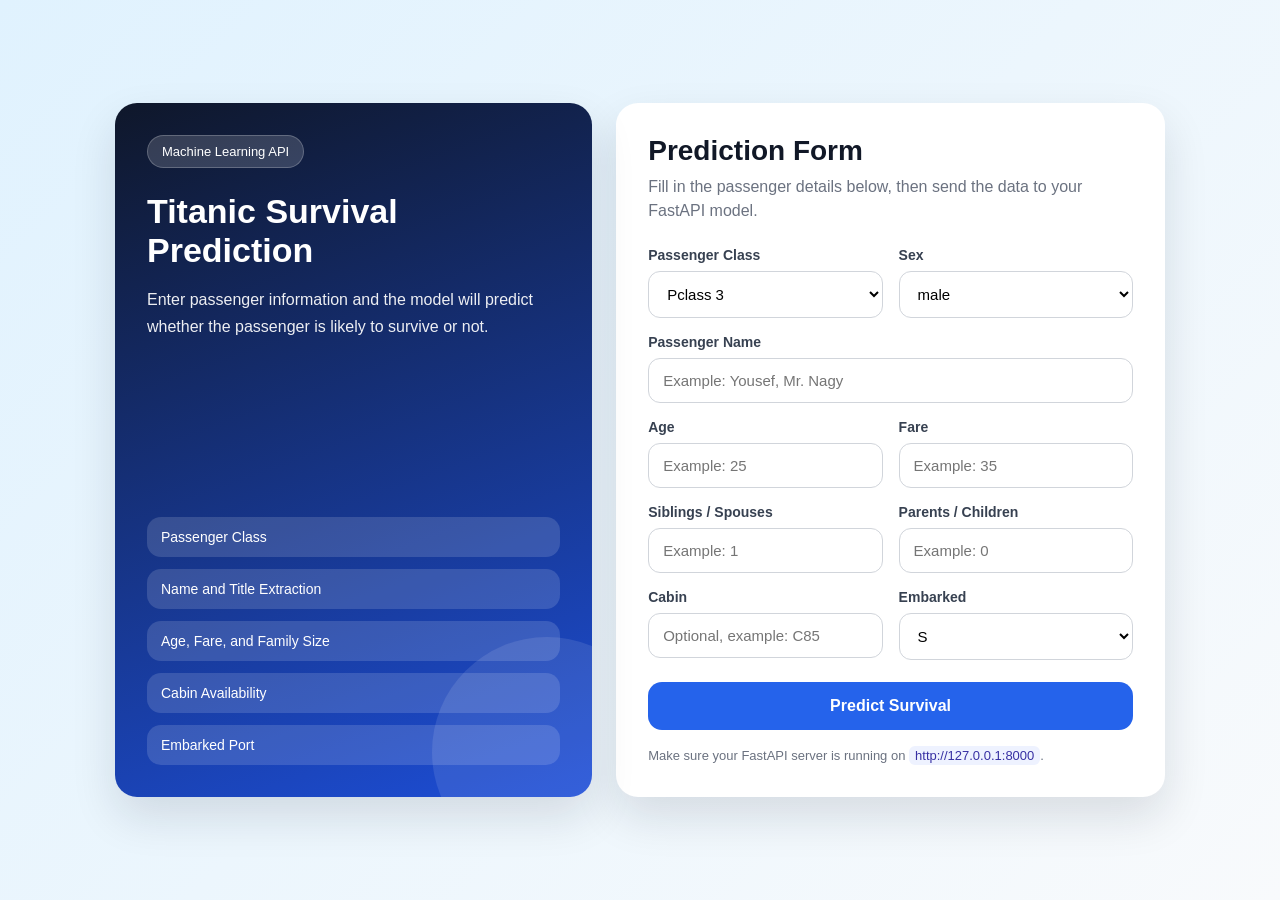
==== app/index.html @ 550f5765 "Add files via upload" ====
<!doctype html>
<html lang="en">
  <head>
    <meta charset="UTF-8" />
    <meta name="viewport" content="width=device-width, initial-scale=1.0" />
    <title>Titanic Survival Prediction</title>

    <style>
      * {
        box-sizing: border-box;
        margin: 0;
        padding: 0;
        font-family: Arial, sans-serif;
      }

      body {
        min-height: 100vh;
        background: linear-gradient(135deg, #e0f2fe, #f8fafc);
        display: flex;
        justify-content: center;
        align-items: center;
        padding: 24px;
        color: #1f2937;
      }

      .container {
        width: 100%;
        max-width: 1050px;
        display: grid;
        grid-template-columns: 1fr 1.15fr;
        gap: 24px;
      }

      .info-card,
      .form-card {
        background: #ffffff;
        border-radius: 22px;
        box-shadow: 0 20px 45px rgba(15, 23, 42, 0.12);
        padding: 32px;
      }

      .info-card {
        background: linear-gradient(160deg, #0f172a, #1d4ed8);
        color: white;
        position: relative;
        overflow: hidden;
        display: flex;
        flex-direction: column;
        justify-content: space-between;
      }

      .info-card::after {
        content: "";
        position: absolute;
        width: 230px;
        height: 230px;
        border-radius: 50%;
        background: rgba(255, 255, 255, 0.1);
        right: -70px;
        bottom: -70px;
      }

      .badge {
        display: inline-block;
        width: fit-content;
        padding: 8px 14px;
        border-radius: 999px;
        background: rgba(255, 255, 255, 0.16);
        border: 1px solid rgba(255, 255, 255, 0.22);
        font-size: 13px;
        margin-bottom: 24px;
      }

      h1 {
        font-size: 34px;
        line-height: 1.15;
        margin-bottom: 16px;
      }

      .info-card p {
        font-size: 16px;
        line-height: 1.7;
        opacity: 0.92;
        max-width: 420px;
      }

      .features {
        margin-top: 36px;
        display: grid;
        gap: 12px;
        position: relative;
        z-index: 1;
      }

      .feature-item {
        background: rgba(255, 255, 255, 0.14);
        padding: 12px 14px;
        border-radius: 14px;
        font-size: 14px;
      }

      .form-card h2 {
        font-size: 28px;
        margin-bottom: 8px;
        color: #111827;
      }

      .subtitle {
        color: #6b7280;
        margin-bottom: 24px;
        line-height: 1.5;
      }

      .form-grid {
        display: grid;
        grid-template-columns: 1fr 1fr;
        gap: 16px;
      }

      .form-group {
        display: flex;
        flex-direction: column;
        gap: 8px;
      }

      .form-group.full {
        grid-column: span 2;
      }

      label {
        font-size: 14px;
        font-weight: 700;
        color: #374151;
      }

      input,
      select {
        width: 100%;
        padding: 13px 14px;
        border: 1px solid #d1d5db;
        border-radius: 12px;
        font-size: 15px;
        outline: none;
        transition: 0.2s ease;
        background: #ffffff;
      }

      input:focus,
      select:focus {
        border-color: #2563eb;
        box-shadow: 0 0 0 4px rgba(37, 99, 235, 0.12);
      }

      button {
        width: 100%;
        margin-top: 22px;
        border: none;
        padding: 15px 18px;
        border-radius: 14px;
        background: #2563eb;
        color: white;
        font-size: 16px;
        font-weight: 800;
        cursor: pointer;
        transition: 0.2s ease;
      }

      button:hover {
        background: #1d4ed8;
        transform: translateY(-1px);
      }

      button:disabled {
        background: #93c5fd;
        cursor: not-allowed;
        transform: none;
      }

      .result-card {
        margin-top: 22px;
        padding: 20px;
        border-radius: 16px;
        border: 1px solid #e5e7eb;
        background: #f9fafb;
        display: none;
      }

      .result-card.show {
        display: block;
      }

      .result-title {
        color: #6b7280;
        font-size: 14px;
        margin-bottom: 8px;
      }

      .result-value {
        font-size: 28px;
        font-weight: 900;
        margin-bottom: 10px;
      }

      .survived {
        color: #16a34a;
      }

      .not-survived {
        color: #dc2626;
      }

      .probability-text {
        font-size: 14px;
        color: #4b5563;
        margin-bottom: 10px;
      }

      .probability-bar {
        width: 100%;
        height: 12px;
        background: #e5e7eb;
        border-radius: 999px;
        overflow: hidden;
      }

      .probability-fill {
        height: 100%;
        width: 0%;
        background: #2563eb;
        border-radius: 999px;
        transition: width 0.3s ease;
      }

      .error {
        color: #dc2626;
        font-weight: 700;
        line-height: 1.5;
      }

      .api-note {
        margin-top: 16px;
        color: #6b7280;
        font-size: 13px;
        line-height: 1.5;
      }

      code {
        background: #eef2ff;
        color: #3730a3;
        padding: 2px 6px;
        border-radius: 6px;
      }

      @media (max-width: 900px) {
        .container {
          grid-template-columns: 1fr;
        }

        .form-grid {
          grid-template-columns: 1fr;
        }

        .form-group.full {
          grid-column: span 1;
        }

        h1 {
          font-size: 28px;
        }
      }
    </style>
  </head>

  <body>
    <main class="container">
      <section class="info-card">
        <div>
          <span class="badge">Machine Learning API</span>
          <h1>Titanic Survival Prediction</h1>
          <p>
            Enter passenger information and the model will predict whether the
            passenger is likely to survive or not.
          </p>
        </div>

        <div class="features">
          <div class="feature-item">Passenger Class</div>
          <div class="feature-item">Name and Title Extraction</div>
          <div class="feature-item">Age, Fare, and Family Size</div>
          <div class="feature-item">Cabin Availability</div>
          <div class="feature-item">Embarked Port</div>
        </div>
      </section>

      <section class="form-card">
        <h2>Prediction Form</h2>
        <p class="subtitle">
          Fill in the passenger details below, then send the data to your
          FastAPI model.
        </p>

        <form id="predictionForm">
          <div class="form-grid">
            <div class="form-group">
              <label for="pclass">Passenger Class</label>
              <select id="pclass" required>
                <option value="1">Pclass 1</option>
                <option value="2">Pclass 2</option>
                <option value="3" selected>Pclass 3</option>
              </select>
            </div>

            <div class="form-group">
              <label for="sex">Sex</label>
              <select id="sex" required>
                <option value="male" selected>male</option>
                <option value="female">female</option>
              </select>
            </div>

            <div class="form-group full">
              <label for="name">Passenger Name</label>
              <input
                type="text"
                id="name"
                placeholder="Example: Yousef, Mr. Nagy"
                required
              />
            </div>

            <div class="form-group">
              <label for="age">Age</label>
              <input
                type="number"
                id="age"
                min="0"
                max="100"
                step="0.1"
                placeholder="Example: 25"
                required
              />
            </div>

            <div class="form-group">
              <label for="fare">Fare</label>
              <input
                type="number"
                id="fare"
                min="0"
                step="0.01"
                placeholder="Example: 35"
                required
              />
            </div>

            <div class="form-group">
              <label for="sibsp">Siblings / Spouses</label>
              <input
                type="number"
                id="sibsp"
                min="0"
                step="1"
                placeholder="Example: 1"
                required
              />
            </div>

            <div class="form-group">
              <label for="parch">Parents / Children</label>
              <input
                type="number"
                id="parch"
                min="0"
                step="1"
                placeholder="Example: 0"
                required
              />
            </div>

            <div class="form-group">
              <label for="cabin">Cabin</label>
              <input
                type="text"
                id="cabin"
                placeholder="Optional, example: C85"
              />
            </div>

            <div class="form-group">
              <label for="embarked">Embarked</label>
              <select id="embarked" required>
                <option value="S" selected>S</option>
                <option value="C">C</option>
                <option value="Q">Q</option>
              </select>
            </div>
          </div>

          <button type="submit" id="predictBtn">Predict Survival</button>
        </form>

        <div class="result-card" id="resultCard">
          <p class="result-title">Prediction Result</p>
          <p class="result-value" id="resultText"></p>
          <p class="probability-text" id="probabilityText"></p>
          <div class="probability-bar">
            <div class="probability-fill" id="probabilityFill"></div>
          </div>
        </div>

        <p class="api-note">
          Make sure your FastAPI server is running on
          <code>http://127.0.0.1:8000</code>.
        </p>
      </section>
    </main>

    <script>
      const API_URL = "http://127.0.0.1:8000/predict";

      const form = document.getElementById("predictionForm");
      const predictBtn = document.getElementById("predictBtn");
      const resultCard = document.getElementById("resultCard");
      const resultText = document.getElementById("resultText");
      const probabilityText = document.getElementById("probabilityText");
      const probabilityFill = document.getElementById("probabilityFill");

      form.addEventListener("submit", async function (event) {
        event.preventDefault();

        resultCard.classList.remove("show");
        resultText.className = "result-value";
        resultText.textContent = "";
        probabilityText.textContent = "";
        probabilityFill.style.width = "0%";

        const cabinValue = document.getElementById("cabin").value.trim();

        const passengerData = {
          Pclass: parseInt(document.getElementById("pclass").value),
          Name: document.getElementById("name").value.trim(),
          Sex: document.getElementById("sex").value,
          Age: parseFloat(document.getElementById("age").value),
          SibSp: parseInt(document.getElementById("sibsp").value),
          Parch: parseInt(document.getElementById("parch").value),
          Fare: parseFloat(document.getElementById("fare").value),
          Cabin: cabinValue === "" ? null : cabinValue,
          Embarked: document.getElementById("embarked").value,
        };

        try {
          predictBtn.disabled = true;
          predictBtn.textContent = "Predicting...";

          const response = await fetch(API_URL, {
            method: "POST",
            headers: {
              "Content-Type": "application/json",
            },
            body: JSON.stringify(passengerData),
          });

          if (!response.ok) {
            throw new Error(
              "API request failed. Please check your input or server.",
            );
          }

          const data = await response.json();

          const probability = Number(data.survival_probability);
          const probabilityPercentage = Math.round(probability * 100);

          resultCard.classList.add("show");

          if (data.prediction === "Survived") {
            resultText.textContent = "Survived";
            resultText.classList.add("survived");
          } else {
            resultText.textContent = "Not Survived";
            resultText.classList.add("not-survived");
          }

          probabilityText.textContent =
            "Survival Probability: " + probabilityPercentage + "%";

          probabilityFill.style.width = probabilityPercentage + "%";
        } catch (error) {
          resultCard.classList.add("show");
          resultText.classList.add("error");
          resultText.textContent = error.message;
          probabilityText.textContent = "";
          probabilityFill.style.width = "0%";
        } finally {
          predictBtn.disabled = false;
          predictBtn.textContent = "Predict Survival";
        }
      });
    </script>
  </body>
</html>
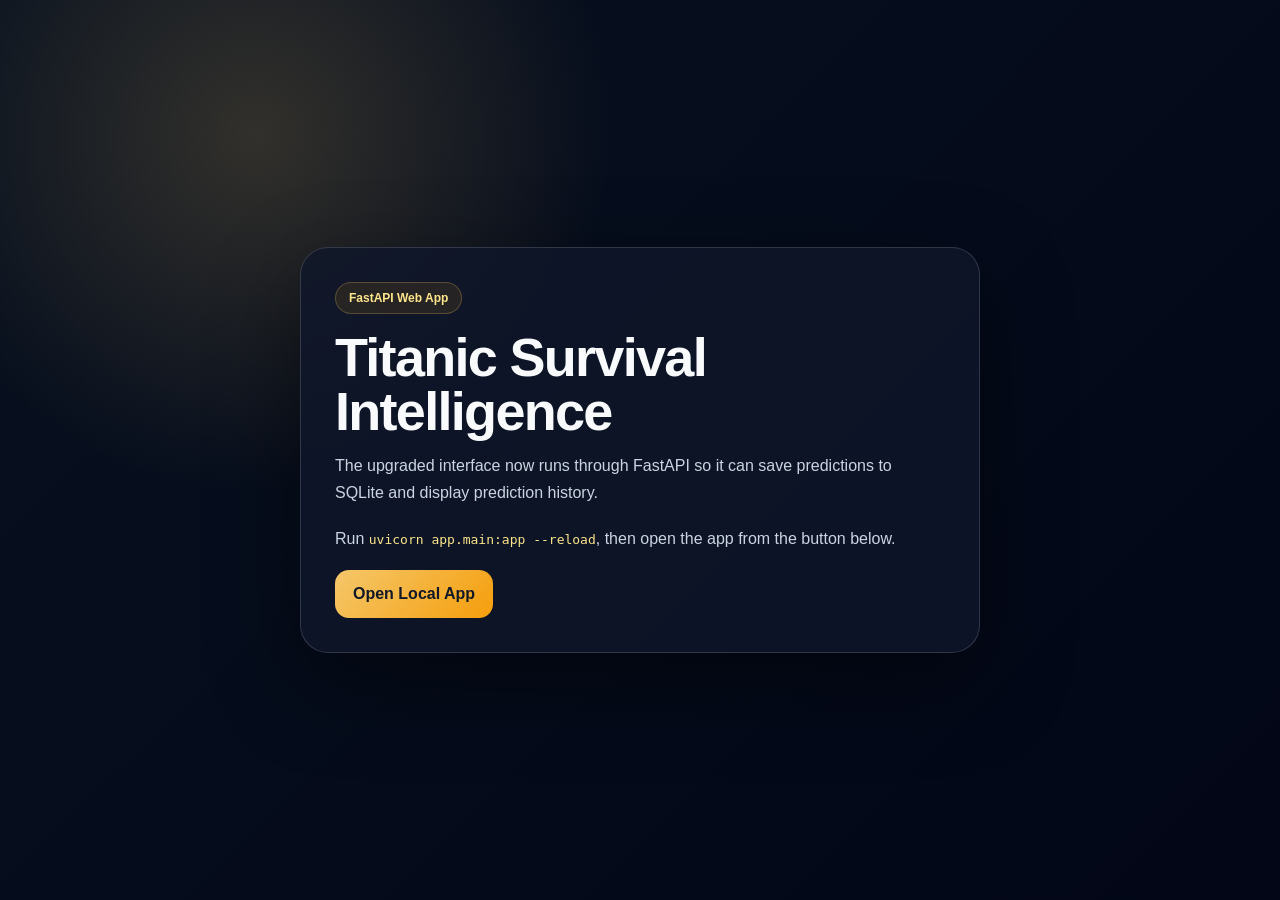
==== commit 48275e85: "Improve Titanic app UI and add prediction history" ====
--- a/app/index.html
+++ b/app/index.html
@@ -1,501 +1,67 @@
-<!doctype html>
-<html lang="en">
-  <head>
-    <meta charset="UTF-8" />
-    <meta name="viewport" content="width=device-width, initial-scale=1.0" />
-    <title>Titanic Survival Prediction</title>
-
-    <style>
-      * {
-        box-sizing: border-box;
-        margin: 0;
-        padding: 0;
-        font-family: Arial, sans-serif;
-      }
-
-      body {
-        min-height: 100vh;
-        background: linear-gradient(135deg, #e0f2fe, #f8fafc);
-        display: flex;
-        justify-content: center;
-        align-items: center;
-        padding: 24px;
-        color: #1f2937;
-      }
-
-      .container {
-        width: 100%;
-        max-width: 1050px;
-        display: grid;
-        grid-template-columns: 1fr 1.15fr;
-        gap: 24px;
-      }
-
-      .info-card,
-      .form-card {
-        background: #ffffff;
-        border-radius: 22px;
-        box-shadow: 0 20px 45px rgba(15, 23, 42, 0.12);
-        padding: 32px;
-      }
-
-      .info-card {
-        background: linear-gradient(160deg, #0f172a, #1d4ed8);
-        color: white;
-        position: relative;
-        overflow: hidden;
-        display: flex;
-        flex-direction: column;
-        justify-content: space-between;
-      }
-
-      .info-card::after {
-        content: "";
-        position: absolute;
-        width: 230px;
-        height: 230px;
-        border-radius: 50%;
-        background: rgba(255, 255, 255, 0.1);
-        right: -70px;
-        bottom: -70px;
-      }
-
-      .badge {
-        display: inline-block;
-        width: fit-content;
-        padding: 8px 14px;
-        border-radius: 999px;
-        background: rgba(255, 255, 255, 0.16);
-        border: 1px solid rgba(255, 255, 255, 0.22);
-        font-size: 13px;
-        margin-bottom: 24px;
-      }
-
-      h1 {
-        font-size: 34px;
-        line-height: 1.15;
-        margin-bottom: 16px;
-      }
-
-      .info-card p {
-        font-size: 16px;
-        line-height: 1.7;
-        opacity: 0.92;
-        max-width: 420px;
-      }
-
-      .features {
-        margin-top: 36px;
-        display: grid;
-        gap: 12px;
-        position: relative;
-        z-index: 1;
-      }
-
-      .feature-item {
-        background: rgba(255, 255, 255, 0.14);
-        padding: 12px 14px;
-        border-radius: 14px;
-        font-size: 14px;
-      }
-
-      .form-card h2 {
-        font-size: 28px;
-        margin-bottom: 8px;
-        color: #111827;
-      }
-
-      .subtitle {
-        color: #6b7280;
-        margin-bottom: 24px;
-        line-height: 1.5;
-      }
-
-      .form-grid {
-        display: grid;
-        grid-template-columns: 1fr 1fr;
-        gap: 16px;
-      }
-
-      .form-group {
-        display: flex;
-        flex-direction: column;
-        gap: 8px;
-      }
-
-      .form-group.full {
-        grid-column: span 2;
-      }
-
-      label {
-        font-size: 14px;
-        font-weight: 700;
-        color: #374151;
-      }
-
-      input,
-      select {
-        width: 100%;
-        padding: 13px 14px;
-        border: 1px solid #d1d5db;
-        border-radius: 12px;
-        font-size: 15px;
-        outline: none;
-        transition: 0.2s ease;
-        background: #ffffff;
-      }
-
-      input:focus,
-      select:focus {
-        border-color: #2563eb;
-        box-shadow: 0 0 0 4px rgba(37, 99, 235, 0.12);
-      }
-
-      button {
-        width: 100%;
-        margin-top: 22px;
-        border: none;
-        padding: 15px 18px;
-        border-radius: 14px;
-        background: #2563eb;
-        color: white;
-        font-size: 16px;
-        font-weight: 800;
-        cursor: pointer;
-        transition: 0.2s ease;
-      }
-
-      button:hover {
-        background: #1d4ed8;
-        transform: translateY(-1px);
-      }
-
-      button:disabled {
-        background: #93c5fd;
-        cursor: not-allowed;
-        transform: none;
-      }
-
-      .result-card {
-        margin-top: 22px;
-        padding: 20px;
-        border-radius: 16px;
-        border: 1px solid #e5e7eb;
-        background: #f9fafb;
-        display: none;
-      }
-
-      .result-card.show {
-        display: block;
-      }
-
-      .result-title {
-        color: #6b7280;
-        font-size: 14px;
-        margin-bottom: 8px;
-      }
-
-      .result-value {
-        font-size: 28px;
-        font-weight: 900;
-        margin-bottom: 10px;
-      }
-
-      .survived {
-        color: #16a34a;
-      }
-
-      .not-survived {
-        color: #dc2626;
-      }
-
-      .probability-text {
-        font-size: 14px;
-        color: #4b5563;
-        margin-bottom: 10px;
-      }
-
-      .probability-bar {
-        width: 100%;
-        height: 12px;
-        background: #e5e7eb;
-        border-radius: 999px;
-        overflow: hidden;
-      }
-
-      .probability-fill {
-        height: 100%;
-        width: 0%;
-        background: #2563eb;
-        border-radius: 999px;
-        transition: width 0.3s ease;
-      }
-
-      .error {
-        color: #dc2626;
-        font-weight: 700;
-        line-height: 1.5;
-      }
-
-      .api-note {
-        margin-top: 16px;
-        color: #6b7280;
-        font-size: 13px;
-        line-height: 1.5;
-      }
-
-      code {
-        background: #eef2ff;
-        color: #3730a3;
-        padding: 2px 6px;
-        border-radius: 6px;
-      }
-
-      @media (max-width: 900px) {
-        .container {
-          grid-template-columns: 1fr;
-        }
-
-        .form-grid {
-          grid-template-columns: 1fr;
-        }
-
-        .form-group.full {
-          grid-column: span 1;
-        }
-
-        h1 {
-          font-size: 28px;
-        }
-      }
-    </style>
-  </head>
-
-  <body>
-    <main class="container">
-      <section class="info-card">
-        <div>
-          <span class="badge">Machine Learning API</span>
-          <h1>Titanic Survival Prediction</h1>
-          <p>
-            Enter passenger information and the model will predict whether the
-            passenger is likely to survive or not.
-          </p>
-        </div>
-
-        <div class="features">
-          <div class="feature-item">Passenger Class</div>
-          <div class="feature-item">Name and Title Extraction</div>
-          <div class="feature-item">Age, Fare, and Family Size</div>
-          <div class="feature-item">Cabin Availability</div>
-          <div class="feature-item">Embarked Port</div>
-        </div>
-      </section>
-
-      <section class="form-card">
-        <h2>Prediction Form</h2>
-        <p class="subtitle">
-          Fill in the passenger details below, then send the data to your
-          FastAPI model.
-        </p>
-
-        <form id="predictionForm">
-          <div class="form-grid">
-            <div class="form-group">
-              <label for="pclass">Passenger Class</label>
-              <select id="pclass" required>
-                <option value="1">Pclass 1</option>
-                <option value="2">Pclass 2</option>
-                <option value="3" selected>Pclass 3</option>
-              </select>
-            </div>
-
-            <div class="form-group">
-              <label for="sex">Sex</label>
-              <select id="sex" required>
-                <option value="male" selected>male</option>
-                <option value="female">female</option>
-              </select>
-            </div>
-
-            <div class="form-group full">
-              <label for="name">Passenger Name</label>
-              <input
-                type="text"
-                id="name"
-                placeholder="Example: Yousef, Mr. Nagy"
-                required
-              />
-            </div>
-
-            <div class="form-group">
-              <label for="age">Age</label>
-              <input
-                type="number"
-                id="age"
-                min="0"
-                max="100"
-                step="0.1"
-                placeholder="Example: 25"
-                required
-              />
-            </div>
-
-            <div class="form-group">
-              <label for="fare">Fare</label>
-              <input
-                type="number"
-                id="fare"
-                min="0"
-                step="0.01"
-                placeholder="Example: 35"
-                required
-              />
-            </div>
-
-            <div class="form-group">
-              <label for="sibsp">Siblings / Spouses</label>
-              <input
-                type="number"
-                id="sibsp"
-                min="0"
-                step="1"
-                placeholder="Example: 1"
-                required
-              />
-            </div>
-
-            <div class="form-group">
-              <label for="parch">Parents / Children</label>
-              <input
-                type="number"
-                id="parch"
-                min="0"
-                step="1"
-                placeholder="Example: 0"
-                required
-              />
-            </div>
-
-            <div class="form-group">
-              <label for="cabin">Cabin</label>
-              <input
-                type="text"
-                id="cabin"
-                placeholder="Optional, example: C85"
-              />
-            </div>
-
-            <div class="form-group">
-              <label for="embarked">Embarked</label>
-              <select id="embarked" required>
-                <option value="S" selected>S</option>
-                <option value="C">C</option>
-                <option value="Q">Q</option>
-              </select>
-            </div>
-          </div>
-
-          <button type="submit" id="predictBtn">Predict Survival</button>
-        </form>
-
-        <div class="result-card" id="resultCard">
-          <p class="result-title">Prediction Result</p>
-          <p class="result-value" id="resultText"></p>
-          <p class="probability-text" id="probabilityText"></p>
-          <div class="probability-bar">
-            <div class="probability-fill" id="probabilityFill"></div>
-          </div>
-        </div>
-
-        <p class="api-note">
-          Make sure your FastAPI server is running on
-          <code>http://127.0.0.1:8000</code>.
-        </p>
-      </section>
-    </main>
-
-    <script>
-      const API_URL = "http://127.0.0.1:8000/predict";
-
-      const form = document.getElementById("predictionForm");
-      const predictBtn = document.getElementById("predictBtn");
-      const resultCard = document.getElementById("resultCard");
-      const resultText = document.getElementById("resultText");
-      const probabilityText = document.getElementById("probabilityText");
-      const probabilityFill = document.getElementById("probabilityFill");
-
-      form.addEventListener("submit", async function (event) {
-        event.preventDefault();
-
-        resultCard.classList.remove("show");
-        resultText.className = "result-value";
-        resultText.textContent = "";
-        probabilityText.textContent = "";
-        probabilityFill.style.width = "0%";
-
-        const cabinValue = document.getElementById("cabin").value.trim();
-
-        const passengerData = {
-          Pclass: parseInt(document.getElementById("pclass").value),
-          Name: document.getElementById("name").value.trim(),
-          Sex: document.getElementById("sex").value,
-          Age: parseFloat(document.getElementById("age").value),
-          SibSp: parseInt(document.getElementById("sibsp").value),
-          Parch: parseInt(document.getElementById("parch").value),
-          Fare: parseFloat(document.getElementById("fare").value),
-          Cabin: cabinValue === "" ? null : cabinValue,
-          Embarked: document.getElementById("embarked").value,
-        };
-
-        try {
-          predictBtn.disabled = true;
-          predictBtn.textContent = "Predicting...";
-
-          const response = await fetch(API_URL, {
-            method: "POST",
-            headers: {
-              "Content-Type": "application/json",
-            },
-            body: JSON.stringify(passengerData),
-          });
-
-          if (!response.ok) {
-            throw new Error(
-              "API request failed. Please check your input or server.",
-            );
-          }
-
-          const data = await response.json();
-
-          const probability = Number(data.survival_probability);
-          const probabilityPercentage = Math.round(probability * 100);
-
-          resultCard.classList.add("show");
-
-          if (data.prediction === "Survived") {
-            resultText.textContent = "Survived";
-            resultText.classList.add("survived");
-          } else {
-            resultText.textContent = "Not Survived";
-            resultText.classList.add("not-survived");
-          }
-
-          probabilityText.textContent =
-            "Survival Probability: " + probabilityPercentage + "%";
-
-          probabilityFill.style.width = probabilityPercentage + "%";
-        } catch (error) {
-          resultCard.classList.add("show");
-          resultText.classList.add("error");
-          resultText.textContent = error.message;
-          probabilityText.textContent = "";
-          probabilityFill.style.width = "0%";
-        } finally {
-          predictBtn.disabled = false;
-          predictBtn.textContent = "Predict Survival";
-        }
-      });
-    </script>
-  </body>
-</html>
+<!DOCTYPE html>
+<html lang="en">
+<head>
+    <meta charset="UTF-8">
+    <meta name="viewport" content="width=device-width, initial-scale=1.0">
+    <title>Titanic Survival Prediction</title>
+    <style>
+        * { box-sizing: border-box; margin: 0; padding: 0; }
+        body {
+            min-height: 100vh;
+            display: grid;
+            place-items: center;
+            padding: 24px;
+            font-family: Arial, sans-serif;
+            color: #f8fafc;
+            background: radial-gradient(circle at 20% 15%, rgba(245,199,107,.18), transparent 28%), linear-gradient(135deg, #08111f, #020617);
+        }
+        .card {
+            width: min(680px, 100%);
+            padding: 34px;
+            border-radius: 28px;
+            background: rgba(15, 23, 42, .82);
+            border: 1px solid rgba(226,232,240,.16);
+            box-shadow: 0 30px 90px rgba(0,0,0,.44);
+        }
+        .badge {
+            display: inline-flex;
+            color: #fde68a;
+            background: rgba(245,158,11,.1);
+            border: 1px solid rgba(245,199,107,.24);
+            padding: 8px 13px;
+            border-radius: 999px;
+            font-size: 12px;
+            font-weight: 800;
+            margin-bottom: 16px;
+        }
+        h1 { font-size: clamp(34px, 6vw, 54px); line-height: 1; letter-spacing: -1.7px; margin-bottom: 14px; }
+        p { color: #cbd5e1; line-height: 1.7; margin-bottom: 18px; }
+        a {
+            display: inline-flex;
+            align-items: center;
+            justify-content: center;
+            min-height: 48px;
+            padding: 0 18px;
+            border-radius: 14px;
+            color: #111827;
+            background: linear-gradient(135deg, #f5c76b, #f59e0b);
+            font-weight: 900;
+            text-decoration: none;
+        }
+        code { color: #fde68a; }
+    </style>
+</head>
+<body>
+    <main class="card">
+        <span class="badge">FastAPI Web App</span>
+        <h1>Titanic Survival Intelligence</h1>
+        <p>
+            The upgraded interface now runs through FastAPI so it can save predictions to SQLite and display prediction history.
+        </p>
+        <p>
+            Run <code>uvicorn app.main:app --reload</code>, then open the app from the button below.
+        </p>
+        <a href="http://127.0.0.1:8000">Open Local App</a>
+    </main>
+</body>
+</html>
